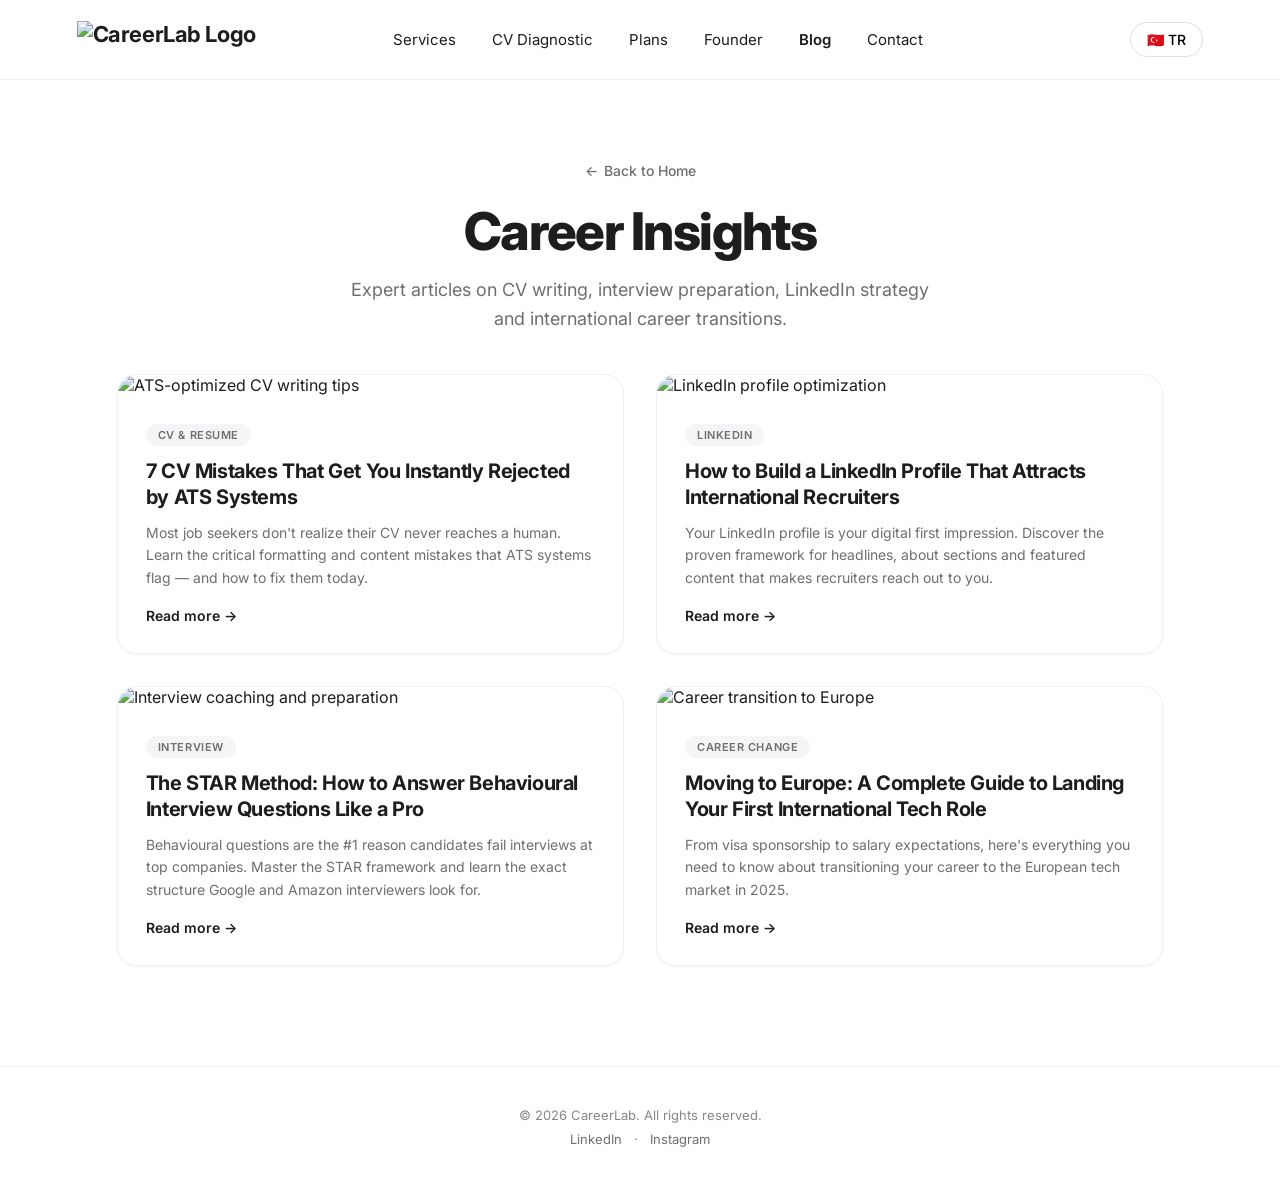
==== blog.html @ 2f15e7a8 "Add files via upload" ====
<!DOCTYPE html>
<html lang="en">
<head>
<meta charset="UTF-8">
<meta name="viewport" content="width=device-width, initial-scale=1.0">
<meta name="description" content="Career insights and expert articles on CV writing, interview preparation, LinkedIn strategy and international career transitions by CareerLab.">
<meta name="author" content="Guntekin Suh">
<meta property="og:type" content="website">
<meta property="og:title" content="CareerLab Blog | Career Insights & Expert Tips">
<meta property="og:description" content="Expert articles on CV optimization, interview coaching, LinkedIn strategy and international career transitions.">
<meta property="og:url" content="https://getcareerlab.com/blog.html">
<link rel="canonical" href="https://getcareerlab.com/blog.html">
<link rel="icon" href="/favicon.png" type="image/png">
<title>CareerLab Blog | Career Insights & Expert Tips</title>
<link rel="preconnect" href="https://fonts.googleapis.com">
<link href="https://fonts.googleapis.com/css2?family=Inter:wght@300;400;500;600;700;800;900&display=swap" rel="stylesheet">
<style>
*{margin:0;padding:0;box-sizing:border-box;}
body{
  font-family:'Inter',system-ui,-apple-system,sans-serif;
  background:#ffffff;
  color:#1d1d1f;
  -webkit-font-smoothing:antialiased;
}

/* HEADER */
header{
  display:flex;justify-content:space-between;align-items:center;
  padding:0 6%;height:80px;background:#fff;
  position:sticky;top:0;border-bottom:1px solid #f0f0f0;z-index:100;
}
.logo{flex:1;display:flex;align-items:center;gap:10px;font-weight:700;font-size:22px;text-decoration:none;color:#1d1d1f;letter-spacing:-0.02em;}
nav{flex:0 0 auto;display:flex;align-items:center;gap:0;}
nav a{margin-left:36px;text-decoration:none;color:#1d1d1f;font-weight:400;font-size:15px;transition:color 0.2s;}
nav a:hover{color:#6e6e73;}
.header-right{flex:1;display:flex;justify-content:flex-end;align-items:center;gap:12px;}
.lang-toggle{
  background:#fff;border:1px solid #e0e0e0;border-radius:980px;
  padding:8px 16px;font-size:14px;font-weight:500;cursor:pointer;
  transition:all 0.2s;font-family:inherit;
}
.lang-toggle:hover{background:#f5f5f5;}

/* HAMBURGER */
.hamburger{display:none;background:none;border:none;cursor:pointer;padding:8px;z-index:102;}
.hamburger span{display:block;width:22px;height:2px;background:#1d1d1f;margin:5px 0;transition:all 0.3s;}
.nav-overlay{display:none;}
.lang-toggle-mobile{display:none !important;}

@media(max-width:768px){
  .hamburger{display:block;}
  nav{
    position:fixed;top:0;right:-280px;width:280px;height:100vh;
    background:#fff;flex-direction:column;align-items:flex-start;
    padding:80px 32px 32px;gap:0;transition:right 0.3s ease;z-index:101;
    box-shadow:-4px 0 20px rgba(0,0,0,0.1);
  }
  nav.open{right:0;}
  nav a{margin-left:0;padding:14px 0;font-size:17px;width:100%;border-bottom:1px solid #f0f0f0;}
  .nav-overlay{display:block;position:fixed;top:0;left:0;width:100%;height:100%;background:rgba(0,0,0,0.4);z-index:100;opacity:0;pointer-events:none;transition:opacity 0.3s;}
  .nav-overlay.show{opacity:1;pointer-events:auto;}
  .header-right .lang-toggle{display:none;}
  .lang-toggle-mobile{display:block !important;margin-top:16px;width:100%;}
}

/* BLOG */
.blog-hero{
  padding:80px 6% 40px;
  text-align:center;
}
.blog-hero h1{
  font-size:clamp(32px,5vw,52px);
  font-weight:800;
  letter-spacing:-0.03em;
  line-height:1.1;
  margin-bottom:16px;
}
.blog-hero p{
  font-size:18px;
  color:#6e6e73;
  max-width:600px;
  margin:0 auto;
  line-height:1.6;
}
.back-link{
  display:inline-flex;
  align-items:center;
  gap:6px;
  color:#6e6e73;
  text-decoration:none;
  font-size:14px;
  font-weight:500;
  margin-bottom:24px;
  transition:color 0.2s;
}
.back-link:hover{color:#1d1d1f;}

.blog-grid{
  display:grid;
  grid-template-columns:1fr 1fr;
  gap:32px;
  max-width:1200px;
  margin:0 auto;
  padding:0 6% 100px;
}
.blog-card{
  background:#fff;
  border-radius:20px;
  overflow:hidden;
  border:1px solid #f0f0f0;
  transition:all 0.3s ease;
  cursor:pointer;
  box-shadow:0 1px 3px rgba(0,0,0,0.04);
}
.blog-card:hover{
  box-shadow:0 12px 40px rgba(0,0,0,0.08);
  transform:translateY(-4px);
}
.blog-card-img{width:100%;height:220px;object-fit:cover;}
.blog-card-body{padding:28px;}
.blog-card-tag{
  display:inline-block;padding:4px 12px;
  background:#f5f5f7;border-radius:980px;
  font-size:11px;font-weight:600;
  letter-spacing:0.05em;color:#6e6e73;
  margin-bottom:12px;
}
.blog-card-body h3{
  font-size:20px;font-weight:700;
  letter-spacing:-0.02em;line-height:1.3;
  margin-bottom:12px;
}
.blog-card-body .blog-excerpt{
  font-size:14px;color:#6e6e73;
  line-height:1.6;margin-bottom:16px;
}
.blog-card-body .blog-read-more{
  display:inline-flex;align-items:center;gap:6px;
  font-size:14px;font-weight:600;color:#1d1d1f;
  cursor:pointer;transition:gap 0.2s;
}
.blog-card:hover .blog-read-more{gap:10px;}
.blog-full-content{
  display:none;margin-top:20px;padding-top:20px;
  border-top:1px solid #f0f0f0;font-size:15px;
  color:#1d1d1f;line-height:1.8;
}
.blog-full-content h4{font-size:17px;font-weight:700;letter-spacing:-0.01em;margin:20px 0 8px;}
.blog-full-content ul{padding-left:20px;margin:10px 0;}
.blog-full-content li{margin-bottom:6px;}
.blog-card.open .blog-full-content{display:block;}
.blog-card.open .blog-excerpt{display:none;}

/* FADE */
.fade-up{opacity:0;transform:translateY(30px);transition:all 0.6s ease;}
.fade-up.visible{opacity:1;transform:translateY(0);}

/* FOOTER */
footer{
  text-align:center;padding:40px 6%;
  border-top:1px solid #f0f0f0;
  font-size:13px;color:#86868b;
}
footer a{color:#6e6e73;text-decoration:none;}
footer a:hover{color:#1d1d1f;}
.footer-links{margin-top:8px;}
.dot{margin:0 8px;}

@media(max-width:768px){
  .blog-grid{grid-template-columns:1fr;gap:16px;}
  .blog-card-img{height:180px;}
}
</style>
</head>
<body>

<header>
<a href="/index_7.html" class="logo">
  <img src="careerlab-logo-final.png" alt="CareerLab Logo" style="height:38px;">
</a>
<button class="hamburger" onclick="toggleMenu()" aria-label="Menu">
<span></span><span></span><span></span>
</button>
<div class="nav-overlay" onclick="toggleMenu()"></div>
<nav>
<a href="/index_7.html#services" data-i18n="nav_services" onclick="closeMenu()">Services</a>
<a href="/index_7.html#ai" data-i18n="nav_ai" onclick="closeMenu()">CV Diagnostic</a>
<a href="/index_7.html#plans" data-i18n="nav_plans" onclick="closeMenu()">Plans</a>
<a href="/index_7.html#about" data-i18n="nav_about" onclick="closeMenu()">Founder</a>
<a href="/blog.html" data-i18n="nav_blog" style="font-weight:600;" onclick="closeMenu()">Blog</a>
<a href="/index_7.html#contact" data-i18n="nav_contact" onclick="closeMenu()">Contact</a>
<button class="lang-toggle lang-toggle-mobile" style="display:none;" onclick="toggleLang()">🇹🇷 TR</button>
</nav>
<div class="header-right">
<button class="lang-toggle" onclick="toggleLang()">🇹🇷 TR</button>
</div>
</header>

<div class="blog-hero">
<a href="/index_7.html" class="back-link">← <span data-i18n="blog_back">Back to Home</span></a>
<h1 data-i18n="blog_title">Career Insights</h1>
<p data-i18n="blog_desc">Expert articles on CV writing, interview preparation, LinkedIn strategy and international career transitions.</p>
</div>

<div class="blog-grid">

<!-- Blog 1: CV -->
<div class="blog-card fade-up" onclick="toggleBlogCard(this)">
<img class="blog-card-img" src="blog-cv.jpg" alt="ATS-optimized CV writing tips">
<div class="blog-card-body">
<span class="blog-card-tag" data-i18n="blog_tag_cv">CV & RESUME</span>
<h3 data-i18n="blog1_title">7 CV Mistakes That Get You Instantly Rejected by ATS Systems</h3>
<p class="blog-excerpt" data-i18n="blog1_excerpt">Most job seekers don't realize their CV never reaches a human. Learn the critical formatting and content mistakes that ATS systems flag — and how to fix them today.</p>
<span class="blog-read-more" data-i18n="blog_readmore">Read more →</span>
<div class="blog-full-content" data-i18n-html="blog1_content">
<p>Applicant Tracking Systems (ATS) reject up to <strong>75% of CVs</strong> before a recruiter ever sees them. If you're applying to international roles and not hearing back, your CV format might be the problem — not your qualifications.</p>
<h4>1. Using Graphics, Tables or Columns</h4>
<p>ATS software reads documents linearly. Two-column layouts, infographics and text boxes confuse parsers and result in garbled or missing information. Stick to a single-column, clean layout.</p>
<h4>2. Creative File Formats</h4>
<p>Always submit in PDF or .docx format unless specifically asked otherwise. Image-based PDFs (exported from Canva/design tools) often contain zero extractable text.</p>
<h4>3. Missing Keywords</h4>
<p>ATS systems match your CV against the job description. If the role asks for "stakeholder management" and your CV says "client relations," you may not pass the keyword filter.</p>
<ul>
<li><strong>Fix:</strong> Mirror the exact terminology from the job posting</li>
<li><strong>Fix:</strong> Include both acronyms and full terms (e.g., "Search Engine Optimization (SEO)")</li>
</ul>
<h4>4. Generic Objective Statements</h4>
<p>Replace "I am a motivated professional seeking opportunities" with a targeted professional summary that includes your role title, years of experience and key skills.</p>
<h4>5. No Quantified Achievements</h4>
<p>"Managed a team" says nothing. "Led a team of 12, delivering €2M in quarterly revenue" tells a story. Always quantify impact with numbers, percentages or financial results.</p>
<h4>6. Inconsistent Date Formats</h4>
<p>Use one format throughout: "Jan 2022 – Mar 2024" or "01/2022 – 03/2024." Mixing formats confuses both ATS and human readers.</p>
<h4>7. Irrelevant Personal Information</h4>
<p>For international applications, remove photo, date of birth, marital status and nationality unless specifically required. Focus space on skills and achievements instead.</p>
<p style="margin-top:20px;padding:16px;background:#f0f4ff;border-radius:12px;font-size:14px;"><strong>💡 Pro Tip:</strong> Use our free CV Diagnostic tool to check your CV's ATS compatibility score before applying.</p>
</div>
</div>
</div>

<!-- Blog 2: LinkedIn -->
<div class="blog-card fade-up" onclick="toggleBlogCard(this)">
<img class="blog-card-img" src="blog-linkedin.jpg" alt="LinkedIn profile optimization">
<div class="blog-card-body">
<span class="blog-card-tag" data-i18n="blog_tag_linkedin">LINKEDIN</span>
<h3 data-i18n="blog2_title">How to Build a LinkedIn Profile That Attracts International Recruiters</h3>
<p class="blog-excerpt" data-i18n="blog2_excerpt">Your LinkedIn profile is your digital first impression. Discover the proven framework for headlines, about sections and featured content that makes recruiters reach out to you.</p>
<span class="blog-read-more" data-i18n="blog_readmore">Read more →</span>
<div class="blog-full-content" data-i18n-html="blog2_content">
<p>LinkedIn is the #1 platform recruiters use to source candidates for international roles. Yet most professionals treat it as an online CV — which is a missed opportunity.</p>
<h4>The Headline Formula</h4>
<p>Your headline is the most important piece of real estate on LinkedIn. Instead of "Product Manager at Company X," use:</p>
<p><strong>"Senior Product Manager | SaaS & B2B | Driving 3x Revenue Growth | Ex-Google"</strong></p>
<p>This format includes: Role + Industry + Impact + Social Proof.</p>
<h4>Writing an About Section That Converts</h4>
<ul>
<li><strong>Hook (line 1-2):</strong> Start with your strongest achievement or a bold statement</li>
<li><strong>Story (lines 3-8):</strong> Your career narrative — where you've been, what you've done</li>
<li><strong>Proof (lines 9-12):</strong> Key metrics, companies, and results</li>
<li><strong>CTA (last line):</strong> What you're looking for or how to reach you</li>
</ul>
<h4>Featured Section Strategy</h4>
<p>Add 3-4 items: a case study, a published article, a presentation, or a project portfolio. This visual section dramatically increases profile engagement.</p>
<h4>Skills & Endorsements</h4>
<p>LinkedIn's algorithm weighs your top 3 skills heavily. Choose skills that match the roles you're targeting — not just your current role.</p>
<h4>Activity & Content</h4>
<p>Posting once a week increases your visibility by 5-10x. Share industry insights, career lessons, or professional achievements. Engagement signals to recruiters that you're active and thought-leading.</p>
<p style="margin-top:20px;padding:16px;background:#f0f4ff;border-radius:12px;font-size:14px;"><strong>💡 Pro Tip:</strong> Set your profile to "Open to Work" (visible to recruiters only) and specify target locations and roles for better matches.</p>
</div>
</div>
</div>

<!-- Blog 3: Interview -->
<div class="blog-card fade-up" onclick="toggleBlogCard(this)">
<img class="blog-card-img" src="blog-interview.jpg" alt="Interview coaching and preparation">
<div class="blog-card-body">
<span class="blog-card-tag" data-i18n="blog_tag_interview">INTERVIEW</span>
<h3 data-i18n="blog3_title">The STAR Method: How to Answer Behavioural Interview Questions Like a Pro</h3>
<p class="blog-excerpt" data-i18n="blog3_excerpt">Behavioural questions are the #1 reason candidates fail interviews at top companies. Master the STAR framework and learn the exact structure Google and Amazon interviewers look for.</p>
<span class="blog-read-more" data-i18n="blog_readmore">Read more →</span>
<div class="blog-full-content" data-i18n-html="blog3_content">
<p>At companies like Google, Amazon and LinkedIn, <strong>behavioural interviews account for 40-60% of the hiring decision</strong>. These questions assess how you've handled real situations — and most candidates fail because they ramble without structure.</p>
<h4>What is the STAR Method?</h4>
<ul>
<li><strong>Situation:</strong> Set the scene (1-2 sentences)</li>
<li><strong>Task:</strong> What was your specific responsibility?</li>
<li><strong>Action:</strong> What did YOU do? (This should be 60% of your answer)</li>
<li><strong>Result:</strong> Quantified outcome — always end with numbers</li>
</ul>
<h4>Example: "Tell me about a time you dealt with a difficult stakeholder"</h4>
<p><strong>Situation:</strong> "At TikTok, I was managing a product launch where the engineering lead disagreed with the timeline."</p>
<p><strong>Task:</strong> "I needed to align both teams and deliver by Q3 without compromising quality."</p>
<p><strong>Action:</strong> "I set up a 3-day sprint workshop, created a shared priority matrix, and proposed a phased rollout that addressed both concerns."</p>
<p><strong>Result:</strong> "We launched 2 weeks early, with a 95% satisfaction score from both teams, and the product drove €400K in Q4 revenue."</p>
<h4>Common Mistakes to Avoid</h4>
<ul>
<li>Talking about "we" instead of "I" — interviewers want YOUR contribution</li>
<li>Skipping the Result — always quantify impact</li>
<li>Giving 5-minute answers — aim for 90 seconds per STAR response</li>
<li>Not preparing enough stories — have 8-10 ready covering leadership, conflict, failure, and innovation</li>
</ul>
<h4>Top 5 Questions to Prepare</h4>
<ul>
<li>Tell me about a time you led a project under pressure</li>
<li>Describe a situation where you failed and what you learned</li>
<li>How have you handled conflicting priorities?</li>
<li>Give an example of when you influenced without authority</li>
<li>Tell me about your biggest professional achievement</li>
</ul>
<p style="margin-top:20px;padding:16px;background:#f0f4ff;border-radius:12px;font-size:14px;"><strong>💡 Pro Tip:</strong> Record yourself practicing STAR answers. Most candidates don't realize they take 3x longer than they think.</p>
</div>
</div>
</div>

<!-- Blog 4: Career Change -->
<div class="blog-card fade-up" onclick="toggleBlogCard(this)">
<img class="blog-card-img" src="blog-career.jpg" alt="Career transition to Europe">
<div class="blog-card-body">
<span class="blog-card-tag" data-i18n="blog_tag_career">CAREER CHANGE</span>
<h3 data-i18n="blog4_title">Moving to Europe: A Complete Guide to Landing Your First International Tech Role</h3>
<p class="blog-excerpt" data-i18n="blog4_excerpt">From visa sponsorship to salary expectations, here's everything you need to know about transitioning your career to the European tech market in 2025.</p>
<span class="blog-read-more" data-i18n="blog_readmore">Read more →</span>
<div class="blog-full-content" data-i18n-html="blog4_content">
<p>The European tech market is booming, with cities like Berlin, Amsterdam, Dublin and Stockholm actively recruiting international talent. But making the move requires more than just applying — it requires strategy.</p>
<h4>Step 1: Choose Your Target Market</h4>
<p>Each European city has a different tech ecosystem:</p>
<ul>
<li><strong>Berlin:</strong> Startup culture, English-friendly, visa sponsorship common</li>
<li><strong>Amsterdam:</strong> Strong fintech/SaaS scene, 30% tax ruling for expats</li>
<li><strong>Dublin:</strong> EMEA HQs of Google, Meta, LinkedIn — strong for enterprise roles</li>
<li><strong>Stockholm:</strong> Product-led companies (Spotify, Klarna), high quality of life</li>
<li><strong>Munich:</strong> Enterprise tech, automotive innovation, higher salaries</li>
</ul>
<h4>Step 2: Understand Visa Sponsorship</h4>
<p>Germany's EU Blue Card requires a job offer with minimum €45,300/year salary (€41,000 for shortage occupations including IT). The Netherlands has a Highly Skilled Migrant visa with employer sponsorship. Both processes take 4-8 weeks once you have an offer.</p>
<h4>Step 3: Adapt Your CV for the European Market</h4>
<ul>
<li>Use a clean, single-column PDF format</li>
<li>Include your LinkedIn URL prominently</li>
<li>Highlight international experience and language skills</li>
<li>Quantify achievements in euros or percentages</li>
<li>Remove photo, age and marital status for UK/Ireland; include photo for Germany</li>
</ul>
<h4>Step 4: Network Before You Apply</h4>
<p>80% of international roles are filled through referrals and direct outreach. Join LinkedIn groups, attend virtual events, and reach out to people in your target companies.</p>
<h4>Step 5: Prepare for Salary Negotiation</h4>
<p>European salaries are lower than US but benefits are stronger (healthcare, vacation, pension). Research country-specific ranges on Glassdoor, levels.fyi and Blind.</p>
<p style="margin-top:20px;padding:16px;background:#f0f4ff;border-radius:12px;font-size:14px;"><strong>💡 Pro Tip:</strong> Start your job search 3-6 months before your desired move date. Visa processing, notice periods and relocation logistics all take time.</p>
</div>
</div>
</div>

</div>

<footer>
<p>© 2026 CareerLab. All rights reserved.</p>
<div class="footer-links">
<a href="https://www.linkedin.com/in/guntekinsuh/">LinkedIn</a>
<span class="dot">·</span>
<a href="https://www.instagram.com/guntekinsuh/">Instagram</a>
</div>
</footer>

<script>
const translations = {
  tr: {
    nav_services: "Hizmetler",
    nav_ai: "Hızlı CV Analizi",
    nav_plans: "Planlar",
    nav_about: "Kurucu",
    nav_contact: "İletişim",
    nav_blog: "Blog",
    blog_back: "Ana Sayfaya Dön",
    blog_title: "Kariyer İçgörüleri",
    blog_desc: "CV yazımı, mülakat hazırlığı, LinkedIn stratejisi ve uluslararası kariyer geçişleri hakkında uzman makaleler.",
    blog_tag_cv: "CV & ÖZGEÇMİŞ",
    blog_tag_linkedin: "LINKEDIN",
    blog_tag_interview: "MÜLAKAT",
    blog_tag_career: "KARİYER DEĞİŞİMİ",
    blog1_title: "ATS Sistemleri Tarafından Anında Reddedilmenize Neden Olan 7 CV Hatası",
    blog1_excerpt: "Çoğu iş arayan, CV'lerinin hiçbir zaman bir insana ulaşmadığını fark etmez. ATS sistemlerinin işaretlediği kritik format ve içerik hatalarını öğrenin.",
    blog2_title: "Uluslararası İşe Alım Uzmanlarını Çeken Bir LinkedIn Profili Nasıl Oluşturulur",
    blog2_excerpt: "LinkedIn profiliniz dijital ilk izleniminizdir. İşe alım uzmanlarının size ulaşmasını sağlayan başlık, hakkında bölümü ve öne çıkan içerik çerçevesini keşfedin.",
    blog3_title: "STAR Metodu: Davranışsal Mülakat Sorularına Profesyonel Gibi Cevap Vermek",
    blog3_excerpt: "Davranışsal sorular, adayların üst düzey şirketlerde mülakatları kaybetmesinin 1 numaralı nedenidir. STAR çerçevesini öğrenin.",
    blog4_title: "Avrupa'ya Taşınmak: İlk Uluslararası Teknoloji Rolünüzü Elde Etme Rehberi",
    blog4_excerpt: "Vize sponsorluğundan maaş beklentilerine, kariyerinizi Avrupa teknoloji pazarına taşımak için bilmeniz gereken her şey.",
    blog_readmore: "Devamını oku →",
    blog1_content: `<p>Aday Takip Sistemleri (ATS), işe alım uzmanı görmeden önce CV'lerin <strong>%75'ini</strong> reddeder. Uluslararası pozisyonlara başvuruyor ve geri dönüş alamıyorsanız, sorun nitelikleriniz değil — CV formatınız olabilir.</p>
<h4>1. Grafik, Tablo veya Sütun Kullanmak</h4>
<p>ATS yazılımı belgeleri doğrusal olarak okur. İki sütunlu düzenler, infografikler ve metin kutuları ayrıştırıcıları karıştırır ve bilgilerin bozulmasına veya kaybolmasına neden olur. Tek sütunlu, temiz bir düzen kullanın.</p>
<h4>2. Yaratıcı Dosya Formatları</h4>
<p>Aksini özellikle belirtilmedikçe her zaman PDF veya .docx formatında gönderin. Görsel tabanlı PDF'ler (Canva/tasarım araçlarından dışa aktarılan) genellikle sıfır çıkarılabilir metin içerir.</p>
<h4>3. Eksik Anahtar Kelimeler</h4>
<p>ATS sistemleri CV'nizi iş ilanıyla eşleştirir. Pozisyon "paydaş yönetimi" istiyorsa ve CV'niz "müşteri ilişkileri" diyorsa, anahtar kelime filtresini geçemeyebilirsiniz.</p>
<ul><li><strong>Çözüm:</strong> İş ilanındaki tam terminolojiyi yansıtın</li><li><strong>Çözüm:</strong> Hem kısaltmaları hem de tam terimleri ekleyin (ör. "Arama Motoru Optimizasyonu (SEO)")</li></ul>
<h4>4. Genel Hedef İfadeleri</h4>
<p>"Fırsatlar arayan motivasyonlu bir profesyonelim" ifadesini, rol unvanınızı, deneyim yıllarınızı ve temel becerilerinizi içeren hedefli bir profesyonel özet ile değiştirin.</p>
<h4>5. Ölçülmüş Başarı Yok</h4>
<p>"Bir ekip yönettim" hiçbir şey söylemez. "12 kişilik bir ekibe liderlik ettim, çeyreklik 2 milyon € gelir sağladım" bir hikaye anlatır. Etkiyi her zaman rakamlarla, yüzdelerle veya finansal sonuçlarla ölçün.</p>
<h4>6. Tutarsız Tarih Formatları</h4>
<p>Baştan sona tek bir format kullanın: "Oca 2022 – Mar 2024" veya "01/2022 – 03/2024." Formatları karıştırmak hem ATS'yi hem de insan okuyucuları karıştırır.</p>
<h4>7. İlgisiz Kişisel Bilgiler</h4>
<p>Uluslararası başvurular için, özellikle istenmedikçe fotoğraf, doğum tarihi, medeni durum ve milliyeti kaldırın. Alanı beceriler ve başarılara odaklayın.</p>
<p style="margin-top:20px;padding:16px;background:#f0f4ff;border-radius:12px;font-size:14px;"><strong>💡 İpucu:</strong> Başvurmadan önce CV'nizin ATS uyumluluk puanını kontrol etmek için ücretsiz CV Teşhis aracımızı kullanın.</p>`,
    blog2_content: `<p>LinkedIn, işe alım uzmanlarının uluslararası pozisyonlar için aday bulmak amacıyla kullandığı 1 numaralı platformdur. Yine de çoğu profesyonel onu çevrimiçi bir CV gibi kullanır — bu kaçırılmış bir fırsattır.</p>
<h4>Başlık Formülü</h4>
<p>Başlığınız LinkedIn'deki en önemli alandır. "X Şirketinde Ürün Yöneticisi" yerine şunu kullanın:</p>
<p><strong>"Kıdemli Ürün Yöneticisi | SaaS & B2B | 3x Gelir Artışı | Ex-Google"</strong></p>
<p>Bu format şunları içerir: Rol + Sektör + Etki + Sosyal Kanıt.</p>
<h4>Dönüştüren Bir Hakkında Bölümü Yazmak</h4>
<ul><li><strong>Kanca (satır 1-2):</strong> En güçlü başarınız veya cesur bir ifade ile başlayın</li><li><strong>Hikaye (satır 3-8):</strong> Kariyer hikayeniz — nerede bulundunuz, ne yaptınız</li><li><strong>Kanıt (satır 9-12):</strong> Temel metrikler, şirketler ve sonuçlar</li><li><strong>CTA (son satır):</strong> Ne aradığınız veya nasıl ulaşılacağı</li></ul>
<h4>Öne Çıkanlar Bölümü Stratejisi</h4>
<p>3-4 öğe ekleyin: bir vaka çalışması, yayımlanmış bir makale, bir sunum veya proje portföyü. Bu görsel bölüm profil etkileşimini önemli ölçüde artırır.</p>
<h4>Beceriler ve Onaylar</h4>
<p>LinkedIn algoritması ilk 3 becerinize ağırlık verir. Mevcut rolünüze değil, hedeflediğiniz rollere uyan becerileri seçin.</p>
<h4>Aktivite ve İçerik</h4>
<p>Haftada bir paylaşım yapmak görünürlüğünüzü 5-10 kat artırır. Sektör içgörüleri, kariyer dersleri veya profesyonel başarılar paylaşın.</p>
<p style="margin-top:20px;padding:16px;background:#f0f4ff;border-radius:12px;font-size:14px;"><strong>💡 İpucu:</strong> Profilinizi "İşe Açık" olarak ayarlayın (yalnızca işe alım uzmanlarına görünür) ve daha iyi eşleşmeler için hedef konumları ve rolleri belirtin.</p>`,
    blog3_content: `<p>Google, Amazon ve LinkedIn gibi şirketlerde, <strong>davranışsal mülakatlar işe alım kararının %40-60'ını</strong> oluşturur. Bu sorular gerçek durumları nasıl ele aldığınızı değerlendirir — ve çoğu aday yapı olmadan konuştuğu için başarısız olur.</p>
<h4>STAR Metodu Nedir?</h4>
<ul><li><strong>Durum (Situation):</strong> Sahneyi kurun (1-2 cümle)</li><li><strong>Görev (Task):</strong> Sizin özel sorumluluğunuz neydi?</li><li><strong>Eylem (Action):</strong> SİZ ne yaptınız? (Cevabınızın %60'ı bu olmalı)</li><li><strong>Sonuç (Result):</strong> Ölçülebilir sonuç — her zaman rakamlarla bitirin</li></ul>
<h4>Örnek: "Zor bir paydaşla nasıl başa çıktığınızı anlatın"</h4>
<p><strong>Durum:</strong> "TikTok'ta, mühendislik liderinin zaman çizelgesine katılmadığı bir ürün lansmanını yönetiyordum."</p>
<p><strong>Görev:</strong> "Her iki ekibi de uyumlu hale getirmem ve kaliteden ödün vermeden Q3'e kadar teslim etmem gerekiyordu."</p>
<p><strong>Eylem:</strong> "3 günlük bir sprint atölyesi kurdum, paylaşımlı bir öncelik matrisi oluşturdum ve her iki endişeyi de ele alan aşamalı bir lansman önerdim."</p>
<p><strong>Sonuç:</strong> "2 hafta erken lansman yaptık, her iki ekipten %95 memnuniyet puanı aldık ve ürün Q4'te €400K gelir sağladı."</p>
<h4>Kaçınılması Gereken Yaygın Hatalar</h4>
<ul><li>"Biz" yerine "ben" kullanın — mülakatçılar SİZİN katkınızı ister</li><li>Sonucu atlamayın — etkiyi her zaman ölçün</li><li>5 dakikalık cevaplar vermeyin — STAR cevabı başına 90 saniyeyi hedefleyin</li><li>Yeterli hikaye hazırlamayın — liderlik, çatışma, başarısızlık ve yenilik konularında 8-10 tane hazırlayın</li></ul>
<h4>Hazırlanmanız Gereken İlk 5 Soru</h4>
<ul><li>Baskı altında bir projeye liderlik ettiğiniz bir zamanı anlatın</li><li>Başarısız olduğunuz ve ne öğrendiğiniz bir durumu tanımlayın</li><li>Çelişen öncelikleri nasıl ele aldınız?</li><li>Yetki olmadan etki ettiğiniz bir örnek verin</li><li>En büyük profesyonel başarınızı anlatın</li></ul>
<p style="margin-top:20px;padding:16px;background:#f0f4ff;border-radius:12px;font-size:14px;"><strong>💡 İpucu:</strong> STAR cevaplarınızı pratik yaparken kendinizi kaydedin. Çoğu aday düşündüklerinden 3 kat uzun sürdüğünü fark etmez.</p>`,
    blog4_content: `<p>Avrupa teknoloji pazarı patlıyor; Berlin, Amsterdam, Dublin ve Stockholm gibi şehirler aktif olarak uluslararası yetenek arıyor. Ancak bu geçişi yapmak sadece başvurmaktan fazlasını gerektirir — strateji gerektirir.</p>
<h4>Adım 1: Hedef Pazarınızı Seçin</h4>
<p>Her Avrupa şehrinin farklı bir teknoloji ekosistemi vardır:</p>
<ul><li><strong>Berlin:</strong> Startup kültürü, İngilizce dostu, vize sponsorluğu yaygın</li><li><strong>Amsterdam:</strong> Güçlü fintech/SaaS sahası, gurbetçiler için %30 vergi indirimi</li><li><strong>Dublin:</strong> Google, Meta, LinkedIn'in EMEA merkezi — kurumsal roller için güçlü</li><li><strong>Stockholm:</strong> Ürün odaklı şirketler (Spotify, Klarna), yüksek yaşam kalitesi</li><li><strong>Münih:</strong> Kurumsal teknoloji, otomotiv inovasyonu, daha yüksek maaşlar</li></ul>
<h4>Adım 2: Vize Sponsorluğunu Anlayın</h4>
<p>Almanya'nın AB Mavi Kartı, minimum 45.300€/yıl maaşla bir iş teklifi gerektirir (BT dahil kıtlık meslekleri için 41.000€). Hollanda'nın Yüksek Vasıflı Göçmen vizesi işveren sponsorluğu ile. Her iki süreç de teklifiniz olduktan sonra 4-8 hafta sürer.</p>
<h4>Adım 3: CV'nizi Avrupa Pazarına Uyarlayın</h4>
<ul><li>Temiz, tek sütunlu bir PDF formatı kullanın</li><li>LinkedIn URL'nizi belirgin şekilde ekleyin</li><li>Uluslararası deneyim ve dil becerilerini vurgulayın</li><li>Başarıları euro veya yüzdelerle ölçün</li><li>İngiltere/İrlanda için fotoğraf, yaş ve medeni durumu kaldırın; Almanya için fotoğraf ekleyin</li></ul>
<h4>Adım 4: Başvurmadan Önce Ağ Kurun</h4>
<p>Uluslararası rollerin %80'i referanslar ve doğrudan iletişim yoluyla doldurulur. LinkedIn gruplarına katılın, sanal etkinliklere katılın ve hedef şirketlerinizdeki kişilere ulaşın.</p>
<h4>Adım 5: Maaş Müzakeresine Hazırlanın</h4>
<p>Avrupa maaşları ABD'den düşüktür ancak yan haklar daha güçlüdür (sağlık, tatil, emeklilik). Glassdoor, levels.fyi ve Blind'da ülkeye özgü aralıkları araştırın.</p>
<p style="margin-top:20px;padding:16px;background:#f0f4ff;border-radius:12px;font-size:14px;"><strong>💡 İpucu:</strong> İş aramanıza istediğiniz taşınma tarihinden 3-6 ay önce başlayın. Vize işlemleri, ihbar süreleri ve taşınma lojistiği zaman alır.</p>`
  }
};

const originals = {};
const originalsHtml = {};
let currentLang = "en";
document.querySelectorAll("[data-i18n]").forEach(el => {
  originals[el.dataset.i18n] = el.innerHTML;
});
document.querySelectorAll("[data-i18n-html]").forEach(el => {
  originalsHtml[el.dataset.i18nHtml] = el.innerHTML;
});

function toggleLang() {
  const btns = document.querySelectorAll(".lang-toggle");
  if (currentLang === "en") {
    currentLang = "tr";
    document.documentElement.lang = "tr";
    btns.forEach(b => b.innerHTML = "🇬🇧 EN");
    document.querySelectorAll("[data-i18n]").forEach(el => {
      const key = el.dataset.i18n;
      if (translations.tr[key]) el.innerHTML = translations.tr[key];
    });
    document.querySelectorAll("[data-i18n-html]").forEach(el => {
      const key = el.dataset.i18nHtml;
      if (translations.tr[key]) el.innerHTML = translations.tr[key];
    });
  } else {
    currentLang = "en";
    document.documentElement.lang = "en";
    btns.forEach(b => b.innerHTML = "🇹🇷 TR");
    document.querySelectorAll("[data-i18n]").forEach(el => {
      el.innerHTML = originals[el.dataset.i18n];
    });
    document.querySelectorAll("[data-i18n-html]").forEach(el => {
      el.innerHTML = originalsHtml[el.dataset.i18nHtml];
    });
  }
}

function toggleBlogCard(card){
  card.classList.toggle("open");
}

function toggleMenu(){
  document.querySelector("nav").classList.toggle("open");
  document.querySelector(".nav-overlay").classList.toggle("show");
}
function closeMenu(){
  document.querySelector("nav").classList.remove("open");
  document.querySelector(".nav-overlay").classList.remove("show");
}

/* SCROLL FADE-IN */
const fadeObserver = new IntersectionObserver((entries) => {
  entries.forEach(entry => {
    if(entry.isIntersecting){ entry.target.classList.add("visible"); }
  });
}, {threshold:0.1});
document.querySelectorAll(".fade-up").forEach(el => fadeObserver.observe(el));
</script>

</body>
</html>
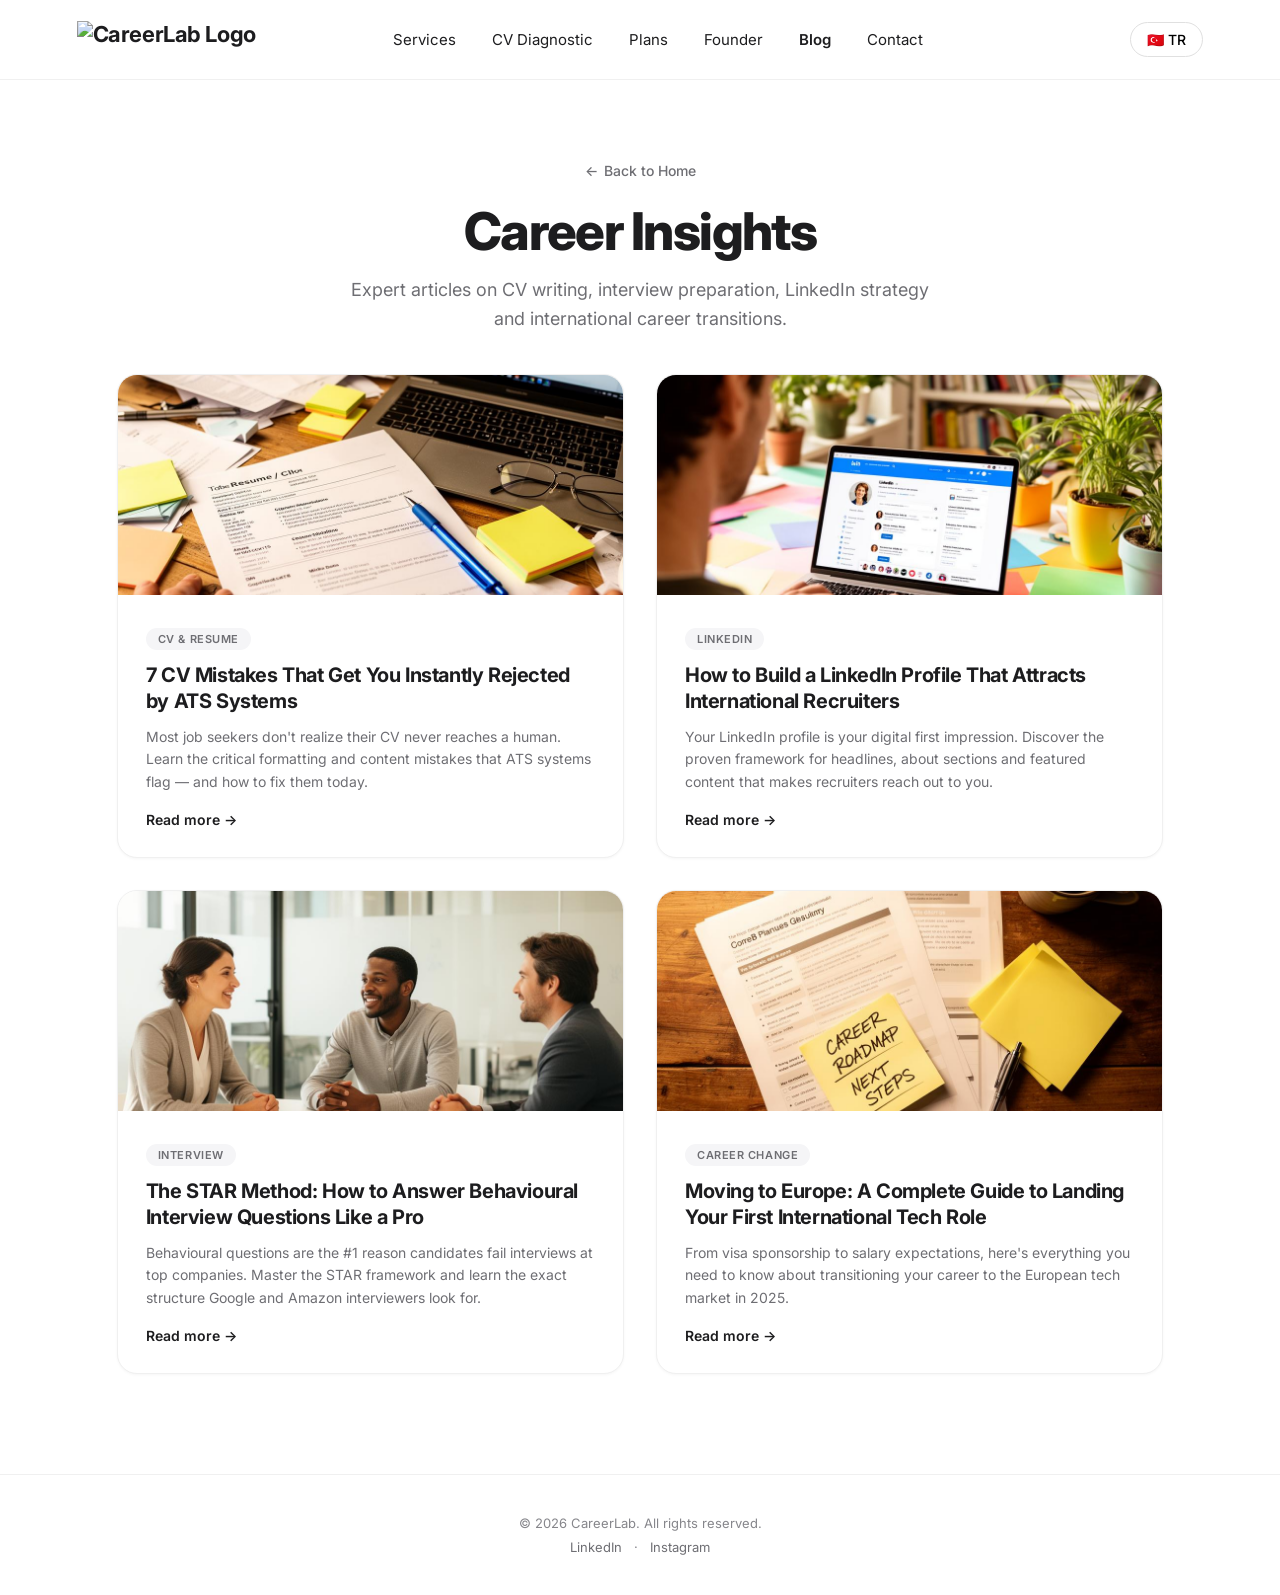
==== commit dec91a73: "Rename index_7.html to blog.html" ====
--- a/blog.html
+++ b/blog.html
@@ -175,7 +175,7 @@
 <body>
 
 <header>
-<a href="/index_7.html" class="logo">
+<a href="/index.html" class="logo">
   <img src="careerlab-logo-final.png" alt="CareerLab Logo" style="height:38px;">
 </a>
 <button class="hamburger" onclick="toggleMenu()" aria-label="Menu">
@@ -183,12 +183,12 @@
 </button>
 <div class="nav-overlay" onclick="toggleMenu()"></div>
 <nav>
-<a href="/index_7.html#services" data-i18n="nav_services" onclick="closeMenu()">Services</a>
-<a href="/index_7.html#ai" data-i18n="nav_ai" onclick="closeMenu()">CV Diagnostic</a>
-<a href="/index_7.html#plans" data-i18n="nav_plans" onclick="closeMenu()">Plans</a>
-<a href="/index_7.html#about" data-i18n="nav_about" onclick="closeMenu()">Founder</a>
+<a href="/index.html#services" data-i18n="nav_services" onclick="closeMenu()">Services</a>
+<a href="/index.html#ai" data-i18n="nav_ai" onclick="closeMenu()">CV Diagnostic</a>
+<a href="/index.html#plans" data-i18n="nav_plans" onclick="closeMenu()">Plans</a>
+<a href="/index.html#about" data-i18n="nav_about" onclick="closeMenu()">Founder</a>
 <a href="/blog.html" data-i18n="nav_blog" style="font-weight:600;" onclick="closeMenu()">Blog</a>
-<a href="/index_7.html#contact" data-i18n="nav_contact" onclick="closeMenu()">Contact</a>
+<a href="/index.html#contact" data-i18n="nav_contact" onclick="closeMenu()">Contact</a>
 <button class="lang-toggle lang-toggle-mobile" style="display:none;" onclick="toggleLang()">🇹🇷 TR</button>
 </nav>
 <div class="header-right">
@@ -197,7 +197,7 @@
 </header>
 
 <div class="blog-hero">
-<a href="/index_7.html" class="back-link">← <span data-i18n="blog_back">Back to Home</span></a>
+<a href="/index.html" class="back-link">← <span data-i18n="blog_back">Back to Home</span></a>
 <h1 data-i18n="blog_title">Career Insights</h1>
 <p data-i18n="blog_desc">Expert articles on CV writing, interview preparation, LinkedIn strategy and international career transitions.</p>
 </div>
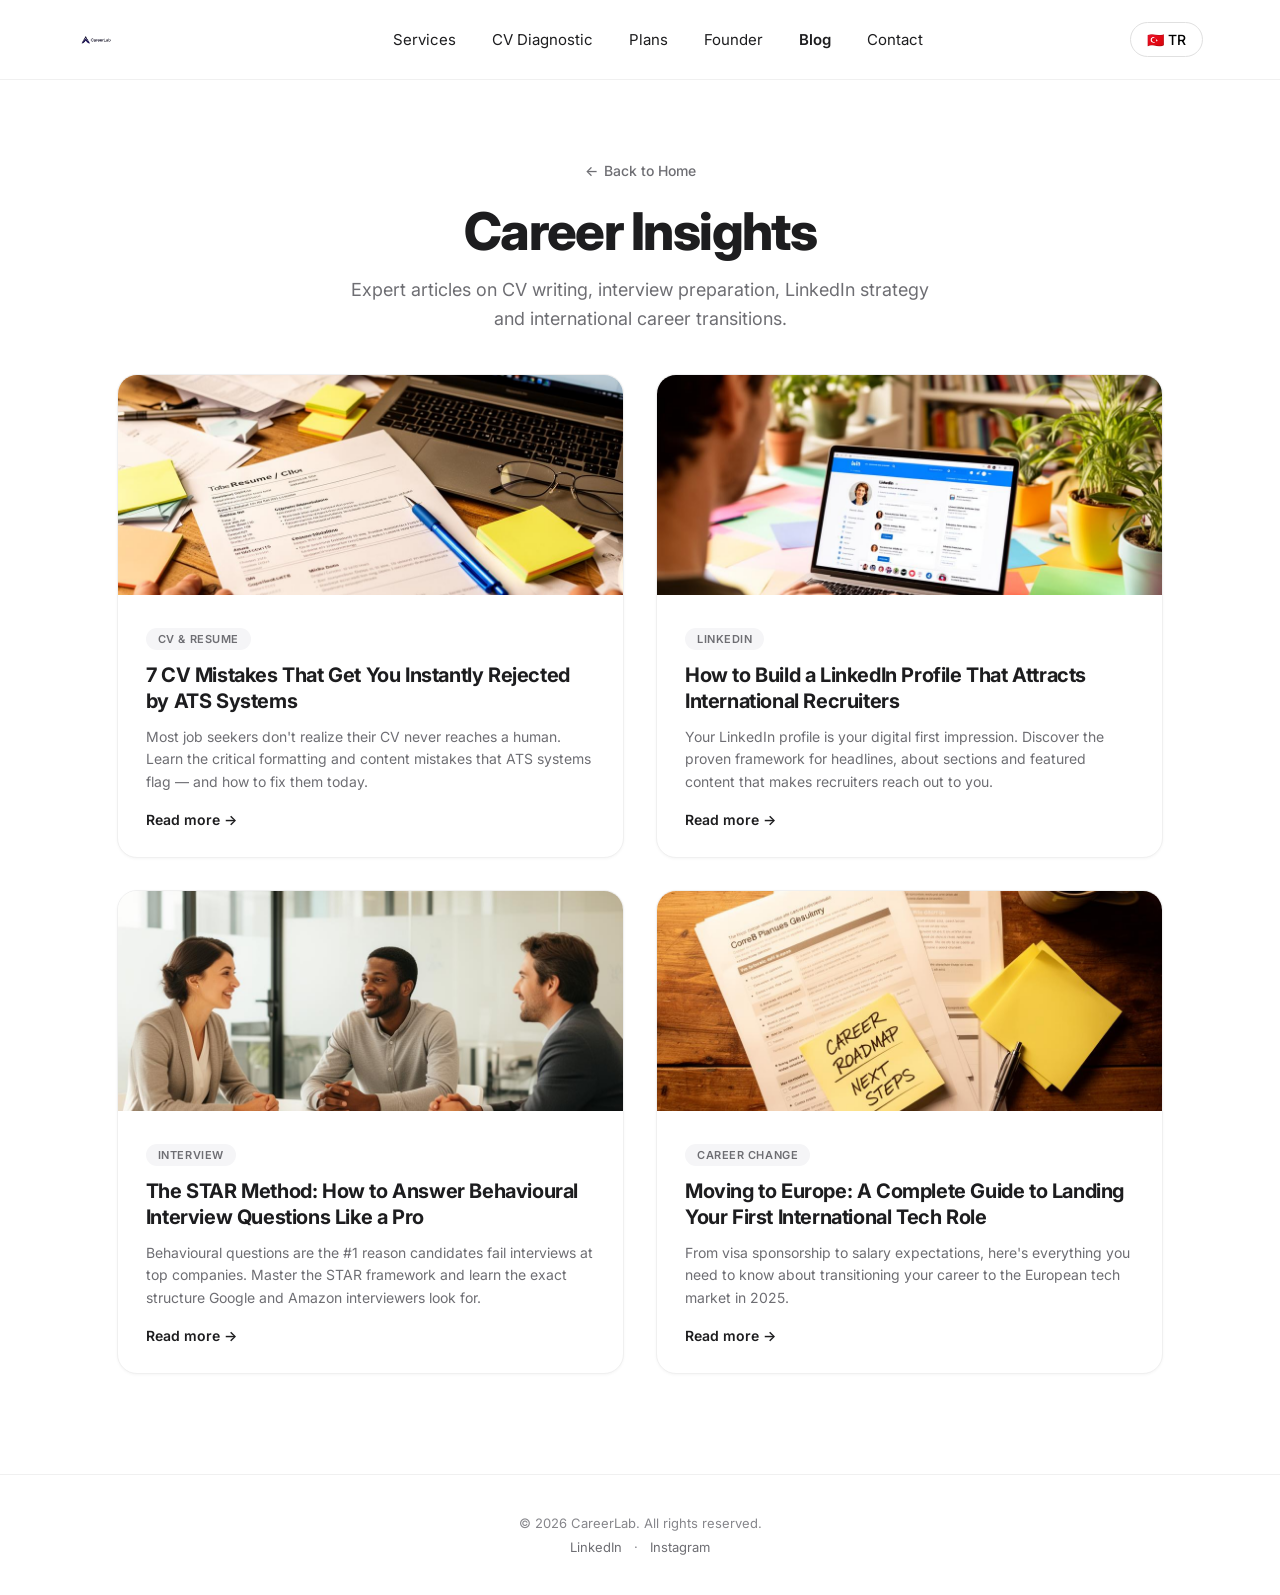
==== commit 70bb28bc: "Update logo image source in blog.html" ====
--- a/blog.html
+++ b/blog.html
@@ -176,7 +176,7 @@
 
 <header>
 <a href="/index.html" class="logo">
-  <img src="careerlab-logo-final.png" alt="CareerLab Logo" style="height:38px;">
+  <img src="yeni logom1.png" alt="CareerLab Logo" style="height:38px;">
 </a>
 <button class="hamburger" onclick="toggleMenu()" aria-label="Menu">
 <span></span><span></span><span></span>
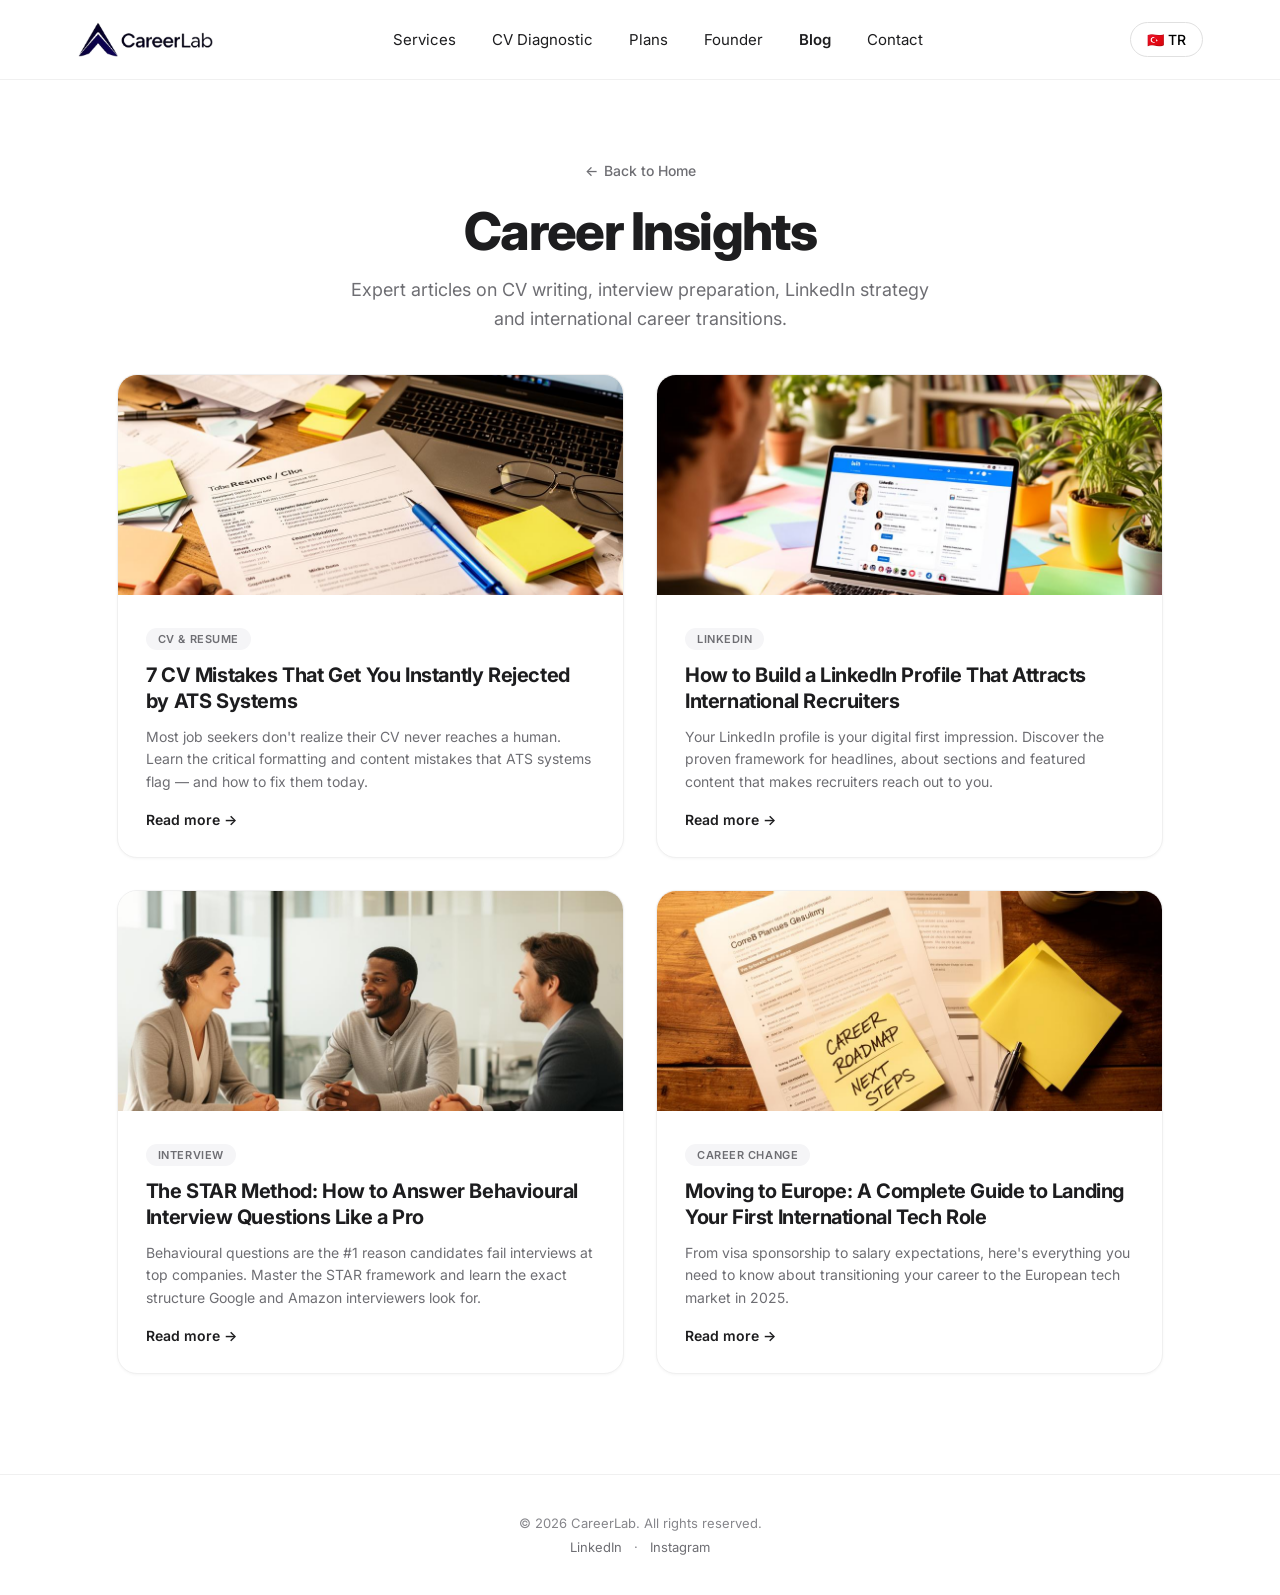
==== commit 63cd7532: "Update logo image source in blog.html" ====
--- a/blog.html
+++ b/blog.html
@@ -176,7 +176,7 @@
 
 <header>
 <a href="/index.html" class="logo">
-  <img src="yeni logom1.png" alt="CareerLab Logo" style="height:38px;">
+  <img src="logo1.png" alt="CareerLab Logo" style="height:38px;">
 </a>
 <button class="hamburger" onclick="toggleMenu()" aria-label="Menu">
 <span></span><span></span><span></span>
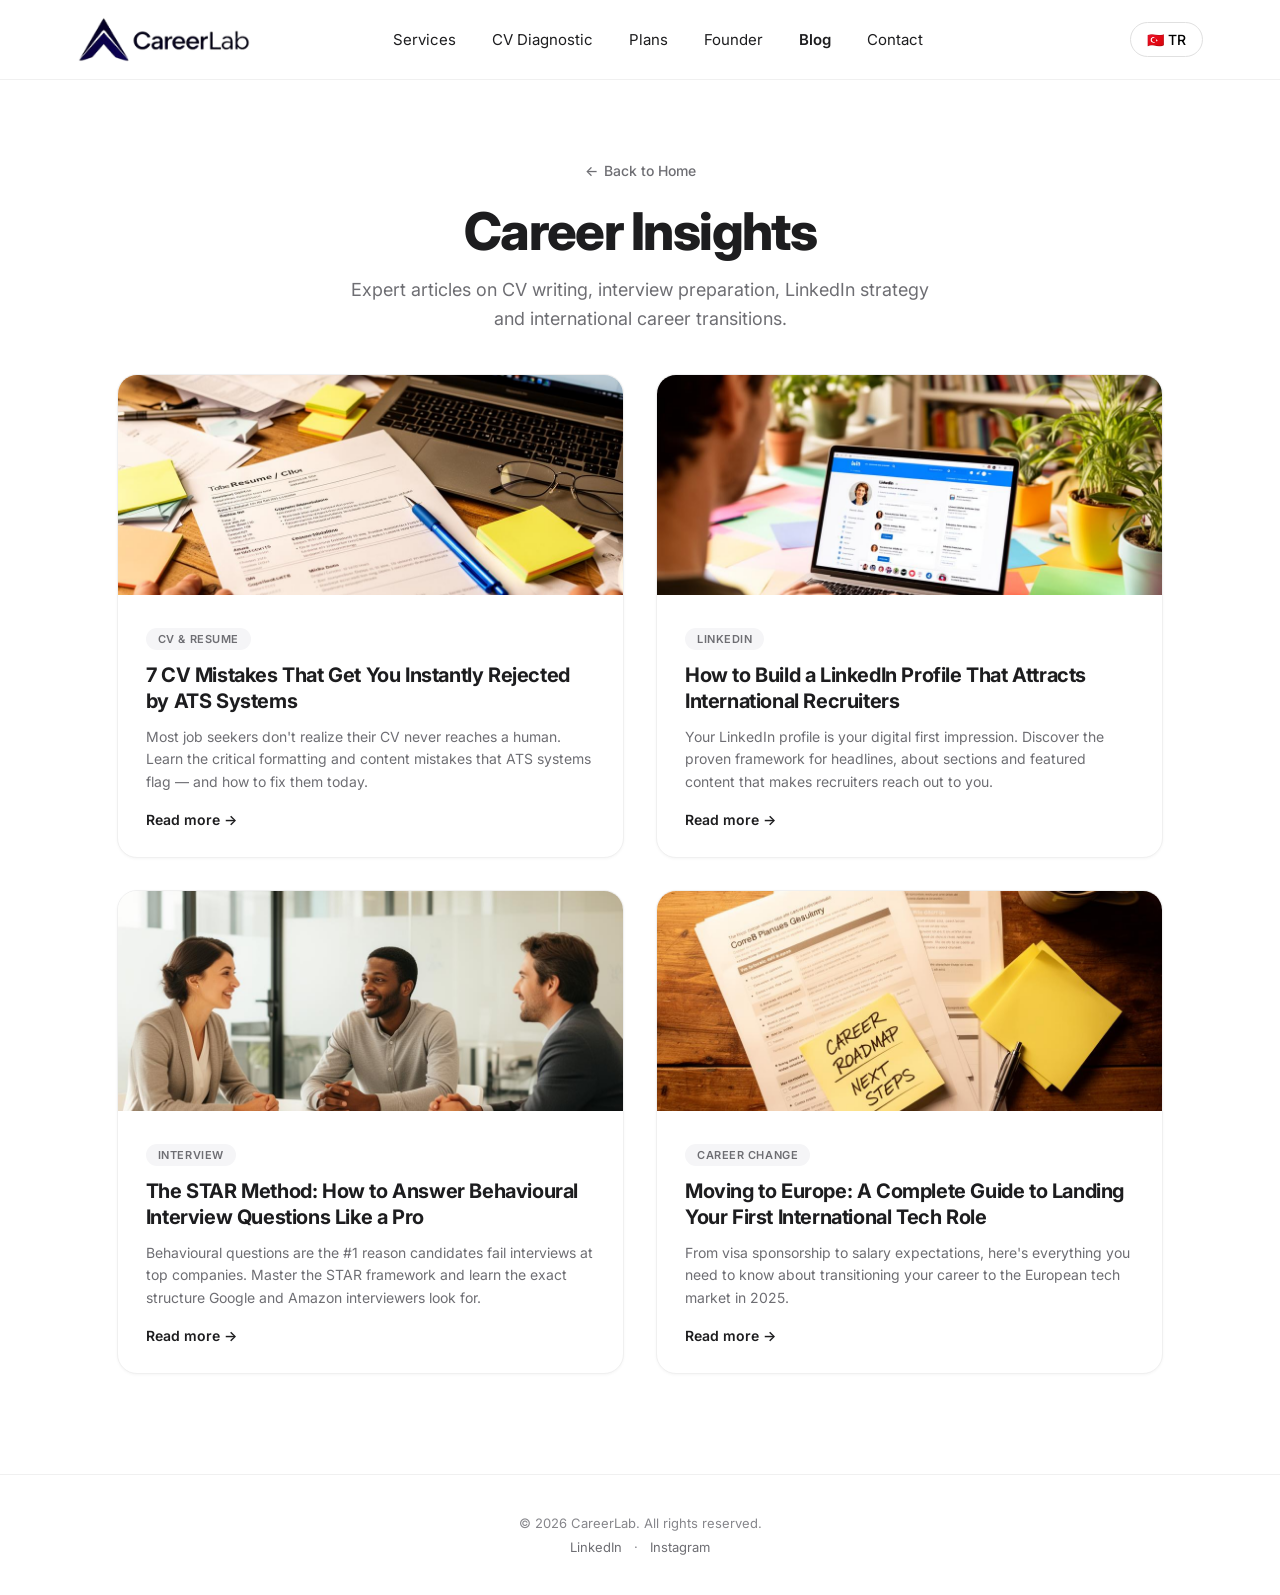
==== commit ebf757f7: "Increase logo height from 38px to 48px" ====
--- a/blog.html
+++ b/blog.html
@@ -176,7 +176,7 @@
 
 <header>
 <a href="/index.html" class="logo">
-  <img src="logo1.png" alt="CareerLab Logo" style="height:38px;">
+  <img src="logo1.png" alt="CareerLab Logo" style="height:48px;">
 </a>
 <button class="hamburger" onclick="toggleMenu()" aria-label="Menu">
 <span></span><span></span><span></span>
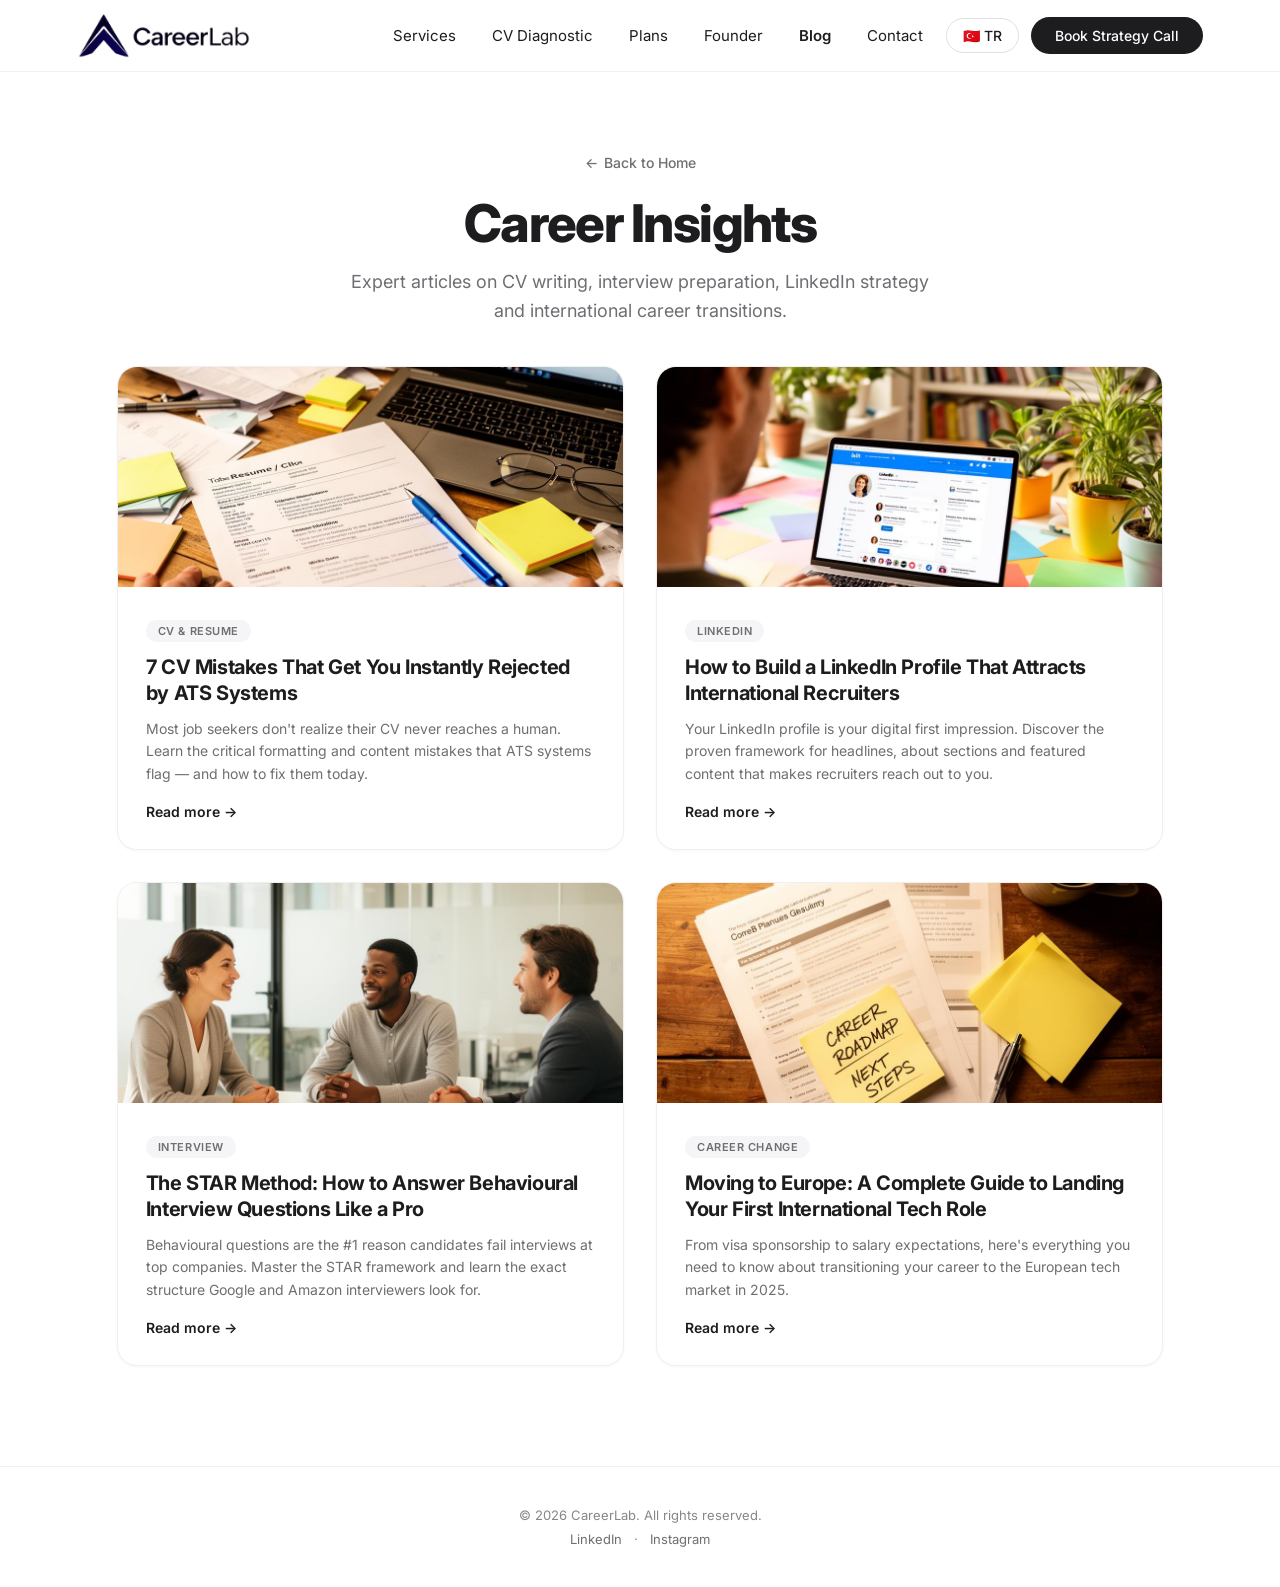
==== commit 9ffa432b: "Refactor header styles and update navigation elements" ====
--- a/blog.html
+++ b/blog.html
@@ -23,47 +23,141 @@
   -webkit-font-smoothing:antialiased;
 }
 
-/* HEADER */
+/* ===== HEADER — IDENTICAL TO INDEX.HTML ===== */
 header{
-  display:flex;justify-content:space-between;align-items:center;
-  padding:0 6%;height:80px;background:#fff;
-  position:sticky;top:0;border-bottom:1px solid #f0f0f0;z-index:100;
-}
-.logo{flex:1;display:flex;align-items:center;gap:10px;font-weight:700;font-size:22px;text-decoration:none;color:#1d1d1f;letter-spacing:-0.02em;}
-nav{flex:0 0 auto;display:flex;align-items:center;gap:0;}
-nav a{margin-left:36px;text-decoration:none;color:#1d1d1f;font-weight:400;font-size:15px;transition:color 0.2s;}
+  display:flex;
+  justify-content:space-between;
+  align-items:center;
+  padding:0 6%;
+  height:72px;
+  background:#fff;
+  position:sticky;
+  top:0;
+  border-bottom:1px solid #f0f0f0;
+  z-index:100;
+}
+
+.logo{ flex:1; }
+nav{ flex:0 0 auto; }
+.header-right{ flex:1; display:flex; justify-content:flex-end; }
+
+.logo{
+  display:flex;
+  align-items:center;
+  gap:10px;
+  font-weight:700;
+  font-size:22px;
+  text-decoration:none;
+  color:#1d1d1f;
+  letter-spacing:-0.02em;
+}
+
+.logo-icon{
+  width:36px;height:36px;
+  background:#1d1d1f;
+  border-radius:10px;
+  display:flex;align-items:center;justify-content:center;
+  color:#fff;
+  font-weight:700;
+  font-size:13px;
+  letter-spacing:0.02em;
+}
+
+nav{display:flex;align-items:center;gap:0;}
+nav a{
+  margin-left:36px;
+  text-decoration:none;
+  color:#1d1d1f;
+  font-weight:400;
+  font-size:15px;
+  transition:color 0.2s;
+}
 nav a:hover{color:#6e6e73;}
-.header-right{flex:1;display:flex;justify-content:flex-end;align-items:center;gap:12px;}
+
+.header-right{align-items:center;gap:12px;}
+
 .lang-toggle{
-  background:#fff;border:1px solid #e0e0e0;border-radius:980px;
-  padding:8px 16px;font-size:14px;font-weight:500;cursor:pointer;
-  transition:all 0.2s;font-family:inherit;
+  background:#fff;
+  border:1px solid #e0e0e0;
+  border-radius:980px;
+  padding:8px 16px;
+  cursor:pointer;
+  font-size:14px;
+  font-weight:500;
+  display:flex;
+  align-items:center;
+  gap:6px;
+  transition:0.2s;
+  color:#1d1d1f;
+  font-family:inherit;
 }
 .lang-toggle:hover{background:#f5f5f5;}
 
-/* HAMBURGER */
-.hamburger{display:none;background:none;border:none;cursor:pointer;padding:8px;z-index:102;}
-.hamburger span{display:block;width:22px;height:2px;background:#1d1d1f;margin:5px 0;transition:all 0.3s;}
-.nav-overlay{display:none;}
+.header-cta{
+  background:#1d1d1f;
+  color:#fff;
+  padding:10px 24px;
+  border-radius:980px;
+  text-decoration:none;
+  font-weight:500;
+  font-size:14px;
+  transition:all 0.2s;
+  white-space:nowrap;
+}
+.header-cta:hover{background:#333;}
+
+/* HAMBURGER — IDENTICAL TO INDEX.HTML */
+.hamburger{
+  display:none;
+  flex-direction:column;
+  gap:5px;
+  cursor:pointer;
+  background:none;
+  border:none;
+  padding:6px;
+  z-index:200;
+}
+.hamburger span{
+  display:block;
+  width:22px;
+  height:1.5px;
+  background:#1d1d1f;
+  border-radius:2px;
+  transition:0.3s;
+}
+
+.nav-overlay{display:none;position:fixed;top:0;left:0;width:100%;height:100%;background:rgba(0,0,0,0.3);z-index:140;}
+.nav-overlay.show{display:block;}
 .lang-toggle-mobile{display:none !important;}
 
+/* MOBILE — IDENTICAL TO INDEX.HTML */
 @media(max-width:768px){
-  .hamburger{display:block;}
+  header{padding:0 5%;height:56px;}
+
+  .hamburger{display:flex;margin-left:auto;}
+
+  .header-right{display:none;}
+
   nav{
-    position:fixed;top:0;right:-280px;width:280px;height:100vh;
-    background:#fff;flex-direction:column;align-items:flex-start;
-    padding:80px 32px 32px;gap:0;transition:right 0.3s ease;z-index:101;
-    box-shadow:-4px 0 20px rgba(0,0,0,0.1);
+    position:fixed;top:0;right:-100%;width:80%;max-width:320px;height:100vh;
+    background:rgba(255,255,255,0.97);
+    backdrop-filter:blur(20px);
+    -webkit-backdrop-filter:blur(20px);
+    flex-direction:column;align-items:flex-start;
+    padding:80px 30px 30px;
+    box-shadow:-5px 0 30px rgba(0,0,0,0.1);
+    transition:right 0.35s ease;z-index:150;
   }
   nav.open{right:0;}
-  nav a{margin-left:0;padding:14px 0;font-size:17px;width:100%;border-bottom:1px solid #f0f0f0;}
-  .nav-overlay{display:block;position:fixed;top:0;left:0;width:100%;height:100%;background:rgba(0,0,0,0.4);z-index:100;opacity:0;pointer-events:none;transition:opacity 0.3s;}
-  .nav-overlay.show{opacity:1;pointer-events:auto;}
-  .header-right .lang-toggle{display:none;}
-  .lang-toggle-mobile{display:block !important;margin-top:16px;width:100%;}
-}
-
-/* BLOG */
+  nav a{margin-left:0;font-size:17px;padding:14px 0;width:100%;border-bottom:1px solid #f0f0f0;}
+  .lang-toggle-mobile{display:block !important;margin-top:16px;}
+}
+
+@media(min-width:769px) and (max-width:1024px){
+  nav a{margin-left:20px;font-size:13px;}
+}
+
+/* ===== BLOG SPECIFIC ===== */
 .blog-hero{
   padding:80px 6% 40px;
   text-align:center;
@@ -175,13 +269,17 @@
 <body>
 
 <header>
+
 <a href="/index.html" class="logo">
   <img src="logo1.png" alt="CareerLab Logo" style="height:48px;">
 </a>
+
 <button class="hamburger" onclick="toggleMenu()" aria-label="Menu">
 <span></span><span></span><span></span>
 </button>
+
 <div class="nav-overlay" onclick="toggleMenu()"></div>
+
 <nav>
 <a href="/index.html#services" data-i18n="nav_services" onclick="closeMenu()">Services</a>
 <a href="/index.html#ai" data-i18n="nav_ai" onclick="closeMenu()">CV Diagnostic</a>
@@ -191,9 +289,12 @@
 <a href="/index.html#contact" data-i18n="nav_contact" onclick="closeMenu()">Contact</a>
 <button class="lang-toggle lang-toggle-mobile" style="display:none;" onclick="toggleLang()">🇹🇷 TR</button>
 </nav>
+
 <div class="header-right">
 <button class="lang-toggle" onclick="toggleLang()">🇹🇷 TR</button>
-</div>
+<a class="header-cta" href="https://calendly.com/guntekin-suh/30min" data-i18n="hero_cta">Book Strategy Call</a>
+</div>
+
 </header>
 
 <div class="blog-hero">
@@ -369,6 +470,7 @@
     nav_about: "Kurucu",
     nav_contact: "İletişim",
     nav_blog: "Blog",
+    hero_cta: "Strateji Görüşmesi",
     blog_back: "Ana Sayfaya Dön",
     blog_title: "Kariyer İçgörüleri",
     blog_desc: "CV yazımı, mülakat hazırlığı, LinkedIn stratejisi ve uluslararası kariyer geçişleri hakkında uzman makaleler.",
